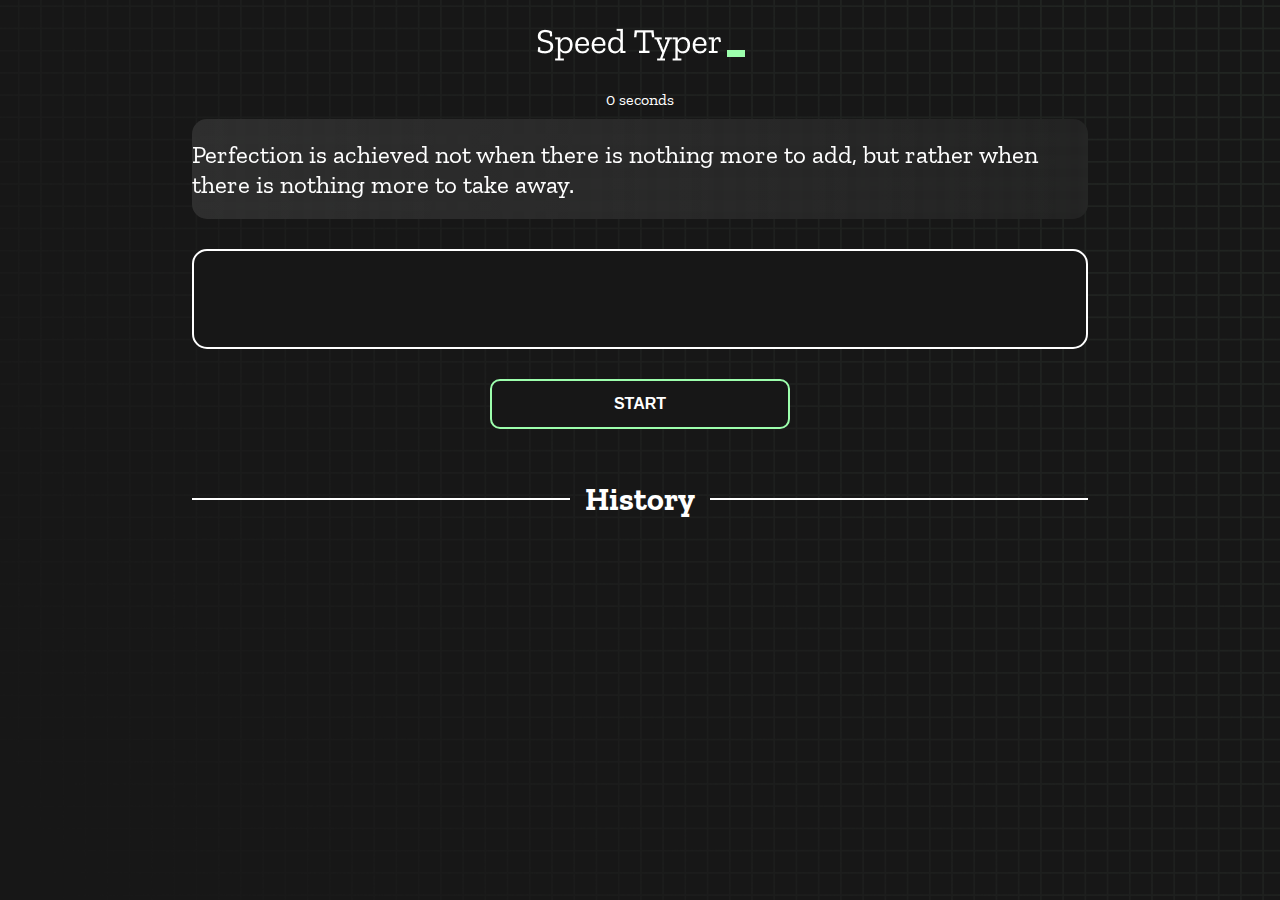
==== index.html @ aee27ed0 "Initial commit" ====
<!DOCTYPE html>
<html lang="en">
  <head>
    <meta charset="UTF-8" />
    <meta http-equiv="X-UA-Compatible" content="IE=edge" />
    <meta name="viewport" content="width=device-width, initial-scale=1.0" />
    <title>Speed Monster</title>
    <link rel="stylesheet" href="styles.css" />
    <link rel="preconnect" href="https://fonts.googleapis.com" />
    <link rel="preconnect" href="https://fonts.gstatic.com" crossorigin />
    <link
      href="https://fonts.googleapis.com/css2?family=Zilla+Slab:wght@300;400;500&display=swap"
      rel="stylesheet"
    />
  </head>
  <body>
    <h1 class="title"><img src="./logo.png" /></h1>
    <div id="show-time">0 seconds</div>

    <div class="box-container">
      <div id="question"></div>

      <div id="display" class="inactive"></div>

      <div class="buttons">
        <button id="starts">START</button>
      </div>

      <div class="divider-container">
        <div class="line"></div>
        <h1 class="title2">History</h1>
        <div class="line"></div>
      </div>
      <div id="histories"></div>
    </div>

    <div id="countdown"></div>
    <div id="modal-background" class="hidden"></div>
    <div id="result" class="hidden"></div>

    <script src="./history.js"></script>
    <script src="./script.js"></script>
  </body>
</html>
---- styles.css ----
* {
  padding: 0;
  margin: 0;
  box-sizing: border-box;
}

body {
  background-image: url("./bg.png");
  background-size: cover;
  background-position: left top;
  font-family: "Zilla Slab", serif;
}

.box-container {
  width: 70%;
  margin: 0 auto;
}

#question {
  height: 100px;
  display: flex;
  align-items: center;
  justify-content: center;
  color: white;
  font-size: 25px;
  border-radius: 15px;
  background: rgb(255, 255, 255);
  background: linear-gradient(
    92.49deg,
    rgba(255, 255, 255, 0.1) 0.18%,
    rgba(255, 255, 255, 0.05) 99.85%
  );
  backdrop-filter: blur(5px);
  margin-bottom: 30px;
}

#display {
  height: 100px;
  display: flex;
  flex-wrap: wrap;
  align-items: center;
  padding-left: 5rem;
  color: white;
  font-size: 32px;
  background-color: #171717;
  border: 2px solid #9dffad;
  border-radius: 15px;
}

#countdown {
  position: fixed;
  height: 100vh;
  width: 100vw;
  background-color: rgba(0, 0, 0, 0.8);
  top: 0;
  left: 0;
  display: flex;
  align-items: center;
  justify-content: center;
  font-size: 3rem;
  color: white;
  display: none;
}
#result {
  position: fixed;
  top: 10%; 
  left: 10%;
  transform: translate(-50%, -50%);
  height: 250px;
  width: 400px;
  background-color: #171717;
  border-radius: 15px;
  border: 2px solid #9dffad;
  color: white;
  text-align: center;
  padding: 2rem;
}
#show-time{
  text-align: center;
  color: white;
  margin: 10px 0;
}

.green {
  color: #9dffad;
}
.red {
  color: #eb6565;
}
.bold {
  font-weight: 700;
}
.inactive {
  border: 2px solid white !important;
}
.hidden {
  display: none;
}
.title {
  text-align: center;
  color: white;
  margin: 20px 0;
}

.divider-container {
  height: 80px;
  display: flex;
  justify-content: center;
  align-items: center;
  gap: 15px;
  margin: 0 auto;
}

.line {
  height: 2px;
  background: white;
  width: 100%;
}

.title2 {
  color: white;
  display: block;
}

.buttons {
  display: flex;
  justify-content: center;
  margin: 30px 0;
}
button {
  padding: 10px 20px;
  border: none;
  font-size: 16px;
  font-weight: bold;
  width: 300px;
  height: 50px;
  color: white;
  background-color: #171717;
  border-radius: 10px;
  border: 2px solid #9dffad;
  cursor: pointer;
}

#histories {
  display: flex;
  flex-wrap: wrap;
  justify-content: space-around;
}

.card {
  width: 100%;
  height: 100%;
  padding: 50px;
  display: flex;
  justify-content: space-between;
  align-items: center;
  padding: 20px 30px;
  color: white;
  border-radius: 15px;
  background: rgb(255, 255, 255);
  background: linear-gradient(
    92.49deg,
    rgba(255, 255, 255, 0.1) 0.18%,
    rgba(255, 255, 255, 0.05) 99.85%
  );
  backdrop-filter: blur(5px);
  margin-bottom: 30px;
}

#modal-background {
  background: rgb(255, 255, 255);
  background: linear-gradient(
    92.49deg,
    rgba(255, 255, 255, 0.1) 0.18%,
    rgba(255, 255, 255, 0.05) 99.85%
  );
  backdrop-filter: blur(5px);
  height: 100vh;
  width: 100%;
  position: fixed;
  top: 0;
}

@media only screen and (max-width: 700px) {
  .box-container {
    padding: 0 20px;
    width: 100%;
  }
  .card {
    flex-direction: column;
  }
}
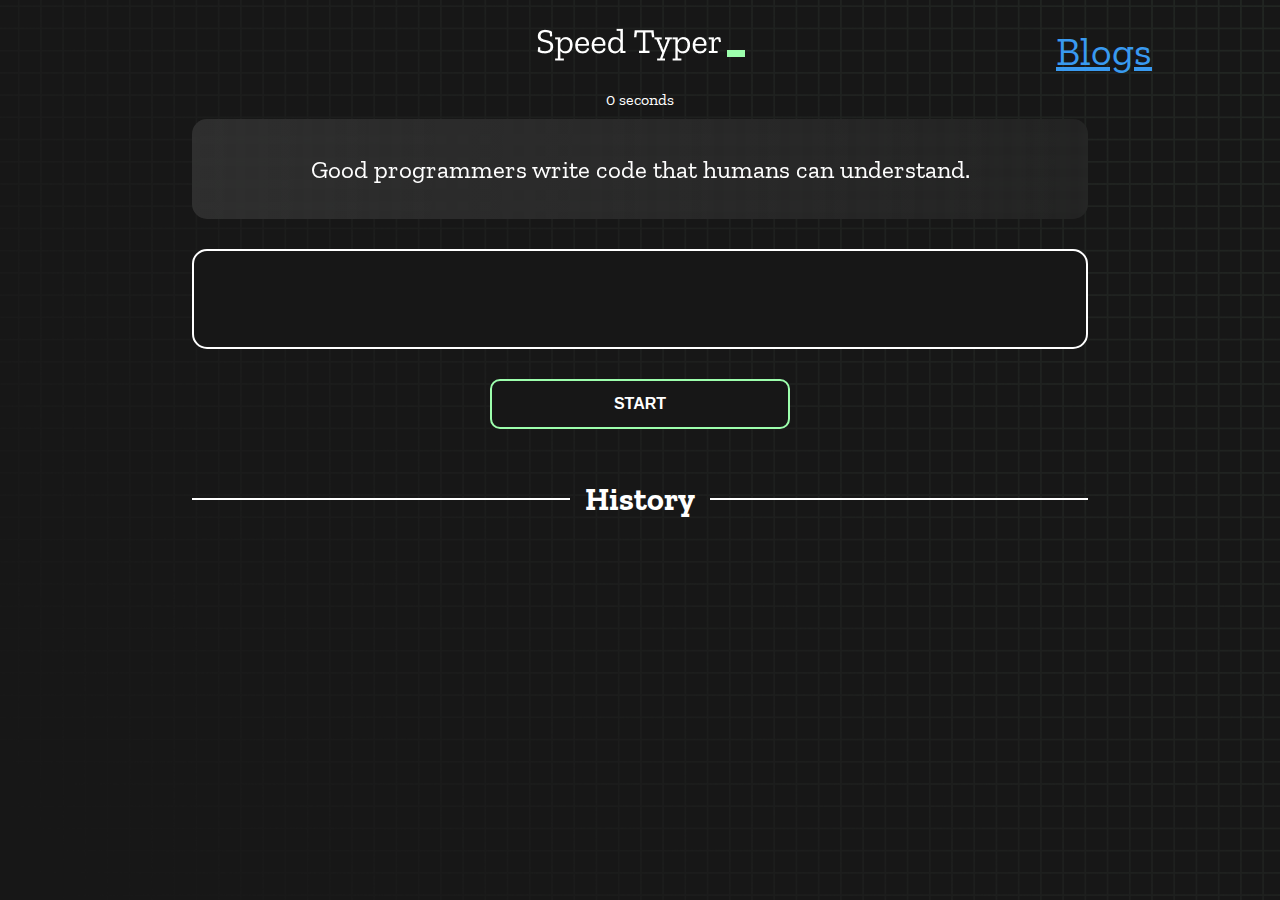
==== commit ffbce02f: "for switching from blog page to home page , a home-btn has been added" ====
--- a/index.html
+++ b/index.html
@@ -16,6 +16,7 @@
   <body>
     <h1 class="title"><img src="./logo.png" /></h1>
     <div id="show-time">0 seconds</div>
+    <a id="blog-page-btn" href="blog.html">Blogs</a>
 
     <div class="box-container">
       <div id="question"></div>
--- a/styles.css
+++ b/styles.css
@@ -47,6 +47,18 @@
   border-radius: 15px;
 }
 
+#blog-page-btn{
+  color: rgb(57, 154, 240);
+  font-size: 2.5rem;
+  position: absolute;
+  top: 3%; 
+  right: 10%;
+  transition: 0.4s;
+}
+#blog-page-btn:hover{
+  color: #eb6565;
+}
+
 #countdown {
   position: fixed;
   height: 100vh;
@@ -63,8 +75,8 @@
 }
 #result {
   position: fixed;
-  top: 10%; 
-  left: 10%;
+  top: 50%; 
+  left: 50%;
   transform: translate(-50%, -50%);
   height: 250px;
   width: 400px;
